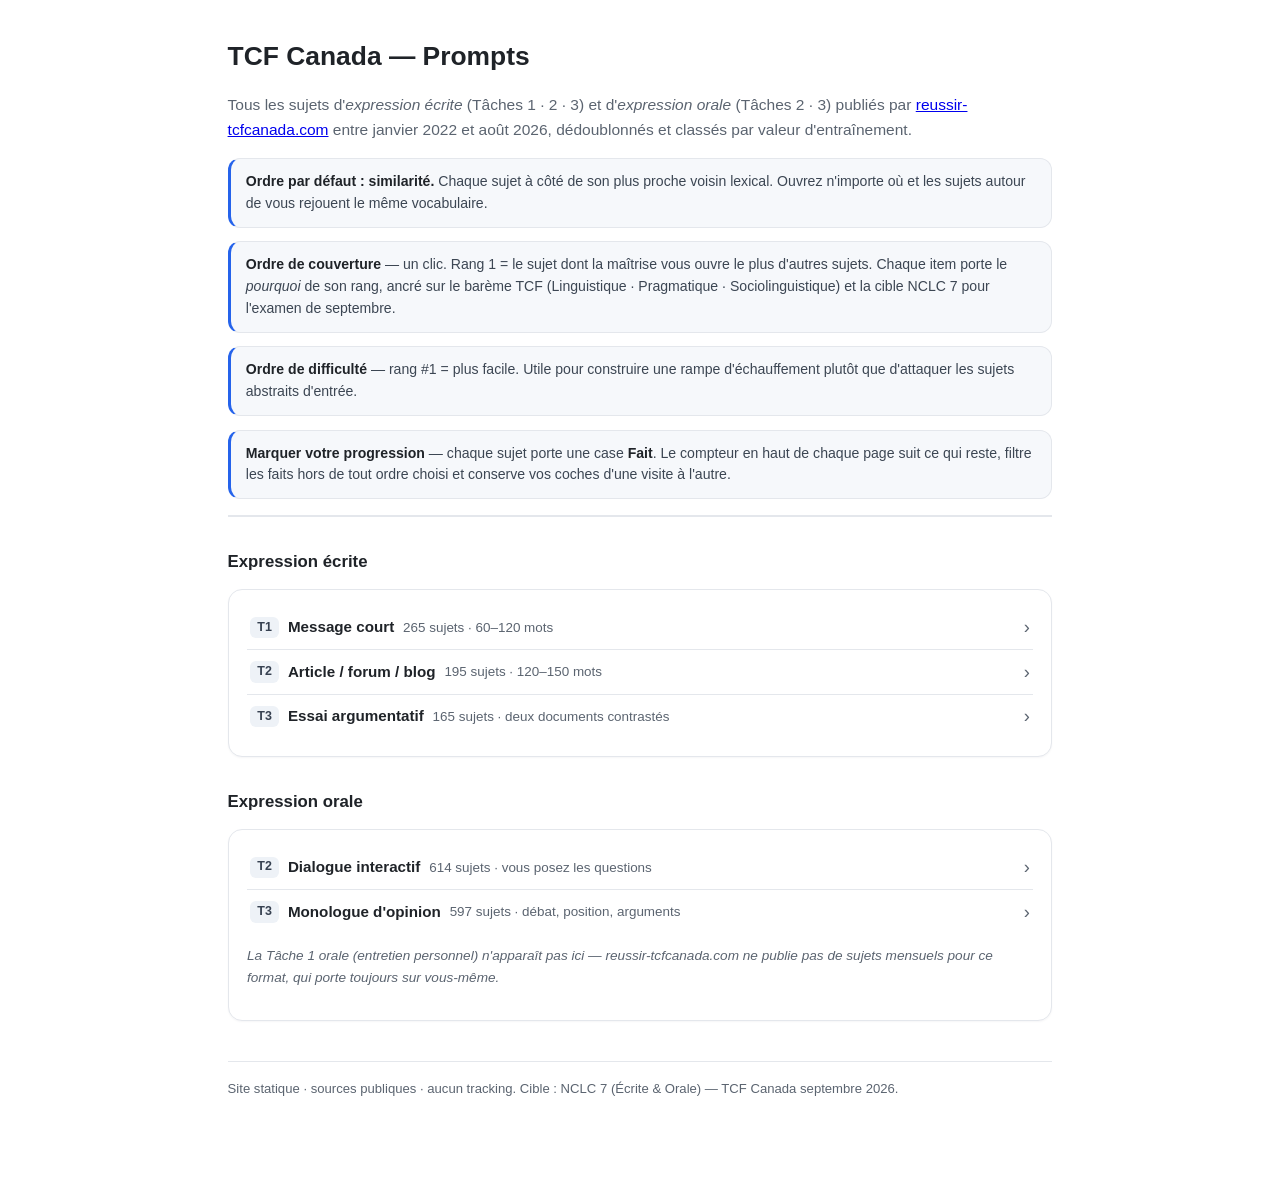
==== index.html @ 15045b39 "Initial commit — TCF Canada prompt archive, 1836 canonical prompts, 5 pools, 3 orderings" ====
<!DOCTYPE html>
<html lang="fr">
<head>
<meta charset="utf-8">
<meta name="viewport" content="width=device-width, initial-scale=1, viewport-fit=cover">
<title>TCF Canada — Prompts (écrite + orale)</title>
<meta name="robots" content="noindex, nofollow">
<meta name="googlebot" content="noindex, nofollow">
<style>:root{
  --ink:#1f2328; --muted:#5b6470; --line:#e4e7ec; --bg:#ffffff;
  --accent:#2563eb; --accent-soft:#eef4ff; --chip:#eef2f7;
  --doc-bg:#fbfaf6; --doc-line:#e7e2d2; --obj:#b4341f; --reb:#0f7a44;
}
*{box-sizing:border-box}
body{max-width:860px;margin:0 auto;padding:2rem 1.1rem 5rem;
  font-family:-apple-system,Segoe UI,Roboto,Helvetica,Arial,sans-serif;
  line-height:1.6;color:var(--ink);background:var(--bg);}
header.page{border-bottom:2px solid var(--line);margin-bottom:1.6rem;padding-bottom:1rem}
header.page h1{font-size:1.65rem;margin:.2rem 0 .5rem}
.crumb{font-size:.85rem;margin:0 0 .8rem;color:var(--muted)}
.crumb a{color:var(--muted);text-decoration:none;border-bottom:1px dotted var(--muted)}
.crumb a:hover{color:var(--accent);border-color:var(--accent)}
.lead{color:var(--muted);font-size:.97rem}
.callout{margin:.85rem 0 0;padding:.75rem .95rem;border-radius:12px;background:#f6f8fb;
  border:1px solid var(--line);border-left:3px solid var(--accent);
  font-size:.88rem;color:#3c4653;line-height:1.55}
.callout b{color:var(--ink)}
h2.group{font-size:1.05rem;margin:2rem 0 .2rem}
section.card{border:1px solid var(--line);border-radius:14px;padding:1rem 1.15rem 1.1rem;
  margin:.8rem 0;background:#fff;box-shadow:0 1px 2px rgba(16,24,40,.04)}
ul.links{list-style:none;padding-left:0;margin:0}
ul.links li{border-top:1px solid var(--line)}
ul.links li:first-child{border-top:none}
ul.links a{display:flex;align-items:center;gap:.55rem;flex-wrap:wrap;
  padding:.6rem .2rem;text-decoration:none;color:var(--ink);border-radius:8px}
ul.links a:hover{background:var(--accent-soft)}
ul.links a .lang{display:inline-block;background:var(--chip);border-radius:6px;
  padding:.05rem .45rem;font-weight:700;font-size:.78rem;color:#374151;flex:none}
ul.links a .what{font-size:.95rem;font-weight:600}
ul.links a .hint{color:var(--muted);font-size:.84rem}
ul.links a::after{content:"›";margin-left:auto;color:var(--muted);font-size:1.15rem;line-height:1}

section.topic{border:1px solid var(--line);border-radius:14px;padding:1rem 1.15rem 1.1rem;
  margin:.8rem 0;background:#fff;box-shadow:0 1px 2px rgba(16,24,40,.04)}
.topic-head{display:flex;gap:.6rem;align-items:flex-start;margin-bottom:.3rem}
.badge{flex:none;display:inline-flex;align-items:center;justify-content:center;
  min-width:2rem;height:2rem;padding:0 .55rem;border-radius:999px;background:var(--accent);
  color:#fff;font-weight:700;font-size:.95rem}
p.prompt{margin:.1rem 0;font-size:1rem;color:var(--ink);flex:1 1 auto}
p.prompt .orig{color:var(--muted);font-weight:500;font-size:.78rem;margin-left:.4rem;
  white-space:nowrap}
p.doc{background:var(--doc-bg);border:1px solid var(--doc-line);border-radius:10px;
  padding:.65rem .9rem;margin:.55rem 0 0;font-size:.92rem;color:#3a3a32;line-height:1.55}
p.doc b{color:#7a6a1f;font-weight:700;text-transform:uppercase;letter-spacing:.05em;
  font-size:.72rem;display:block;margin-bottom:.3rem}
footer.page{margin-top:2.5rem;border-top:1px solid var(--line);padding-top:1rem;
  color:var(--muted);font-size:.82rem}
</style>
</head>
<body>
<header class="page">
  <h1>TCF Canada — Prompts</h1>
  <p class="lead">Tous les sujets d'<em>expression écrite</em> (Tâches 1&nbsp;·&nbsp;2&nbsp;·&nbsp;3) et
  d'<em>expression orale</em> (Tâches 2&nbsp;·&nbsp;3) publiés par
  <a href="https://reussir-tcfcanada.com/">reussir-tcfcanada.com</a> entre janvier 2022 et août 2026,
  dédoublonnés et classés par valeur d'entraînement.</p>

  <div class="callout">
    <b>Ordre par défaut : similarité.</b> Chaque sujet à côté de son plus proche voisin lexical.
    Ouvrez n'importe où et les sujets autour de vous rejouent le même vocabulaire.
  </div>
  <div class="callout">
    <b>Ordre de couverture</b> — un clic. Rang 1 = le sujet dont la maîtrise vous ouvre le plus
    d'autres sujets. Chaque item porte le <em>pourquoi</em> de son rang, ancré sur le barème TCF
    (Linguistique · Pragmatique · Sociolinguistique) et la cible NCLC 7 pour l'examen de septembre.
  </div>
  <div class="callout">
    <b>Ordre de difficulté</b> — rang&nbsp;#1&nbsp;=&nbsp;plus facile. Utile pour construire une
    rampe d'échauffement plutôt que d'attaquer les sujets abstraits d'entrée.
  </div>
  <div class="callout">
    <b>Marquer votre progression</b> — chaque sujet porte une case <b>Fait</b>. Le compteur
    en haut de chaque page suit ce qui reste, filtre les faits hors de tout ordre choisi et
    conserve vos coches d'une visite à l'autre.
  </div>
</header>

<h2 class="group">Expression écrite</h2>
<section class="card">
  <ul class="links">
    <li><a href="ee-t1.html"><span class="lang">T1</span><span class="what">Message court</span><span class="hint">265 sujets · 60–120 mots</span></a></li>
    <li><a href="ee-t2.html"><span class="lang">T2</span><span class="what">Article / forum / blog</span><span class="hint">195 sujets · 120–150 mots</span></a></li>
    <li><a href="ee-t3.html"><span class="lang">T3</span><span class="what">Essai argumentatif</span><span class="hint">165 sujets · deux documents contrastés</span></a></li>
  </ul>
</section>

<h2 class="group">Expression orale</h2>
<section class="card">
  <ul class="links">
    <li><a href="eo-t2.html"><span class="lang">T2</span><span class="what">Dialogue interactif</span><span class="hint">614 sujets · vous posez les questions</span></a></li>
    <li><a href="eo-t3.html"><span class="lang">T3</span><span class="what">Monologue d'opinion</span><span class="hint">597 sujets · débat, position, arguments</span></a></li>
  </ul>
  <p class="lead" style="margin-top:.7rem;font-size:.85rem"><em>La Tâche 1 orale (entretien personnel) n'apparaît pas ici — reussir-tcfcanada.com ne publie pas de sujets mensuels pour ce format, qui porte toujours sur vous-même.</em></p>
</section>

<footer class="page">Site statique · sources publiques · aucun tracking. Cible : NCLC 7 (Écrite &amp; Orale) — TCF Canada septembre 2026.</footer>
</body>
</html>
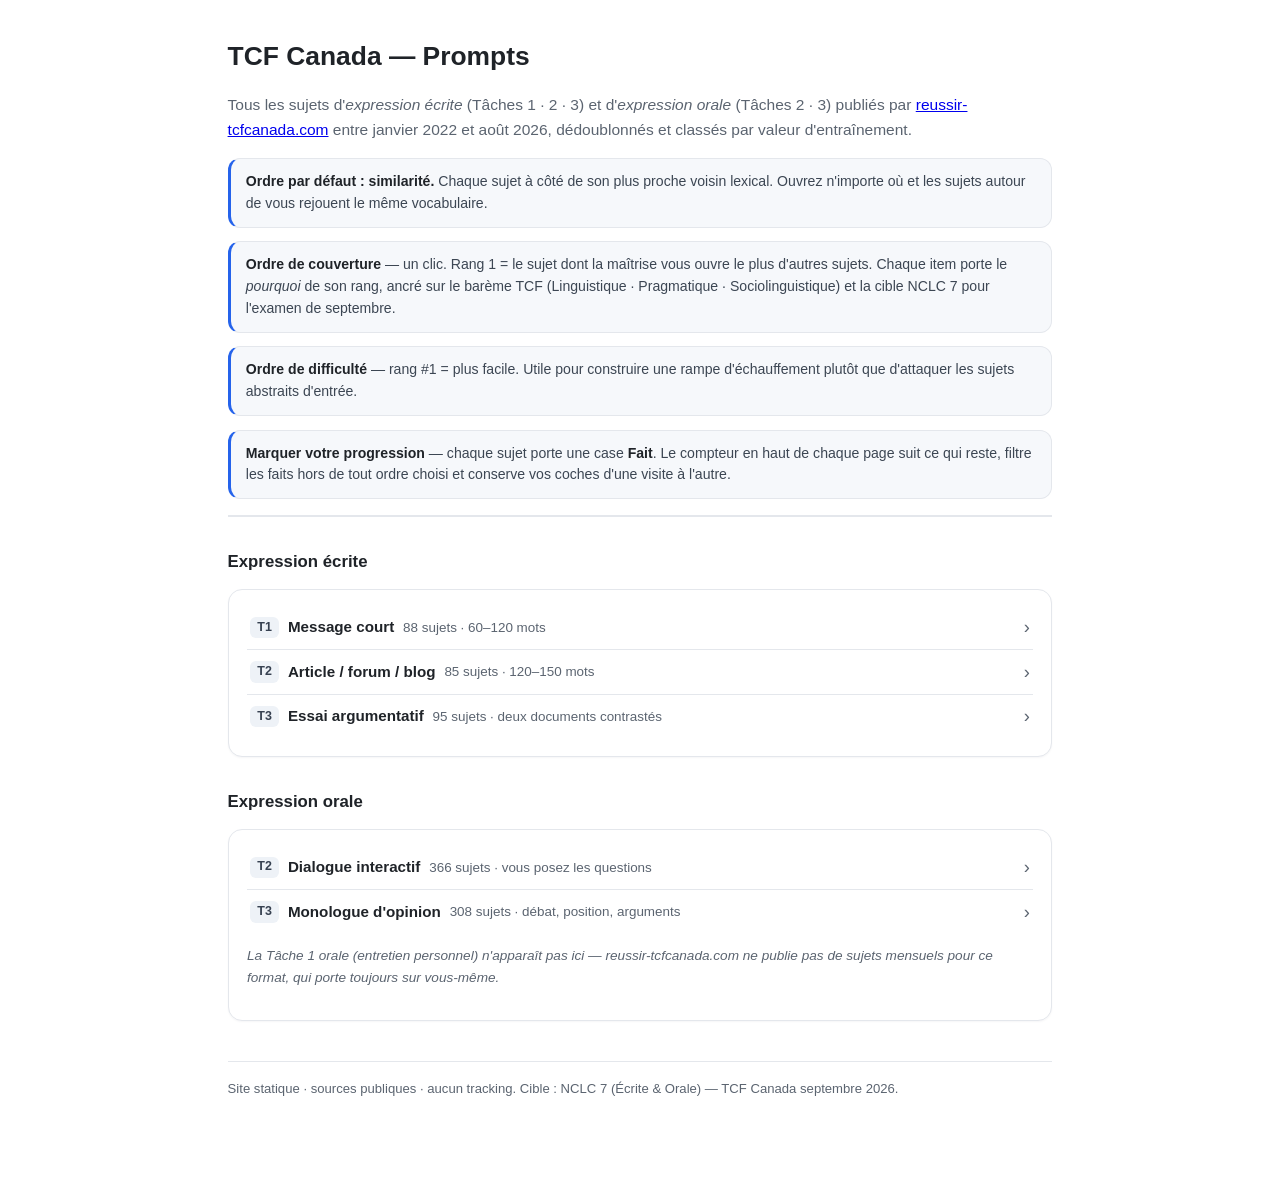
==== commit 12041e2b: "Deep cleanup: parser rewrite (Elementor-aware), 100% source round-trip verified, 55-agent legitimacy" ====
--- a/index.html
+++ b/index.html
@@ -88,17 +88,17 @@
 <h2 class="group">Expression écrite</h2>
 <section class="card">
   <ul class="links">
-    <li><a href="ee-t1.html"><span class="lang">T1</span><span class="what">Message court</span><span class="hint">265 sujets · 60–120 mots</span></a></li>
-    <li><a href="ee-t2.html"><span class="lang">T2</span><span class="what">Article / forum / blog</span><span class="hint">195 sujets · 120–150 mots</span></a></li>
-    <li><a href="ee-t3.html"><span class="lang">T3</span><span class="what">Essai argumentatif</span><span class="hint">165 sujets · deux documents contrastés</span></a></li>
+    <li><a href="ee-t1.html"><span class="lang">T1</span><span class="what">Message court</span><span class="hint">88 sujets · 60–120 mots</span></a></li>
+    <li><a href="ee-t2.html"><span class="lang">T2</span><span class="what">Article / forum / blog</span><span class="hint">85 sujets · 120–150 mots</span></a></li>
+    <li><a href="ee-t3.html"><span class="lang">T3</span><span class="what">Essai argumentatif</span><span class="hint">95 sujets · deux documents contrastés</span></a></li>
   </ul>
 </section>
 
 <h2 class="group">Expression orale</h2>
 <section class="card">
   <ul class="links">
-    <li><a href="eo-t2.html"><span class="lang">T2</span><span class="what">Dialogue interactif</span><span class="hint">614 sujets · vous posez les questions</span></a></li>
-    <li><a href="eo-t3.html"><span class="lang">T3</span><span class="what">Monologue d'opinion</span><span class="hint">597 sujets · débat, position, arguments</span></a></li>
+    <li><a href="eo-t2.html"><span class="lang">T2</span><span class="what">Dialogue interactif</span><span class="hint">366 sujets · vous posez les questions</span></a></li>
+    <li><a href="eo-t3.html"><span class="lang">T3</span><span class="what">Monologue d'opinion</span><span class="hint">308 sujets · débat, position, arguments</span></a></li>
   </ul>
   <p class="lead" style="margin-top:.7rem;font-size:.85rem"><em>La Tâche 1 orale (entretien personnel) n'apparaît pas ici — reussir-tcfcanada.com ne publie pas de sujets mensuels pour ce format, qui porte toujours sur vous-même.</em></p>
 </section>
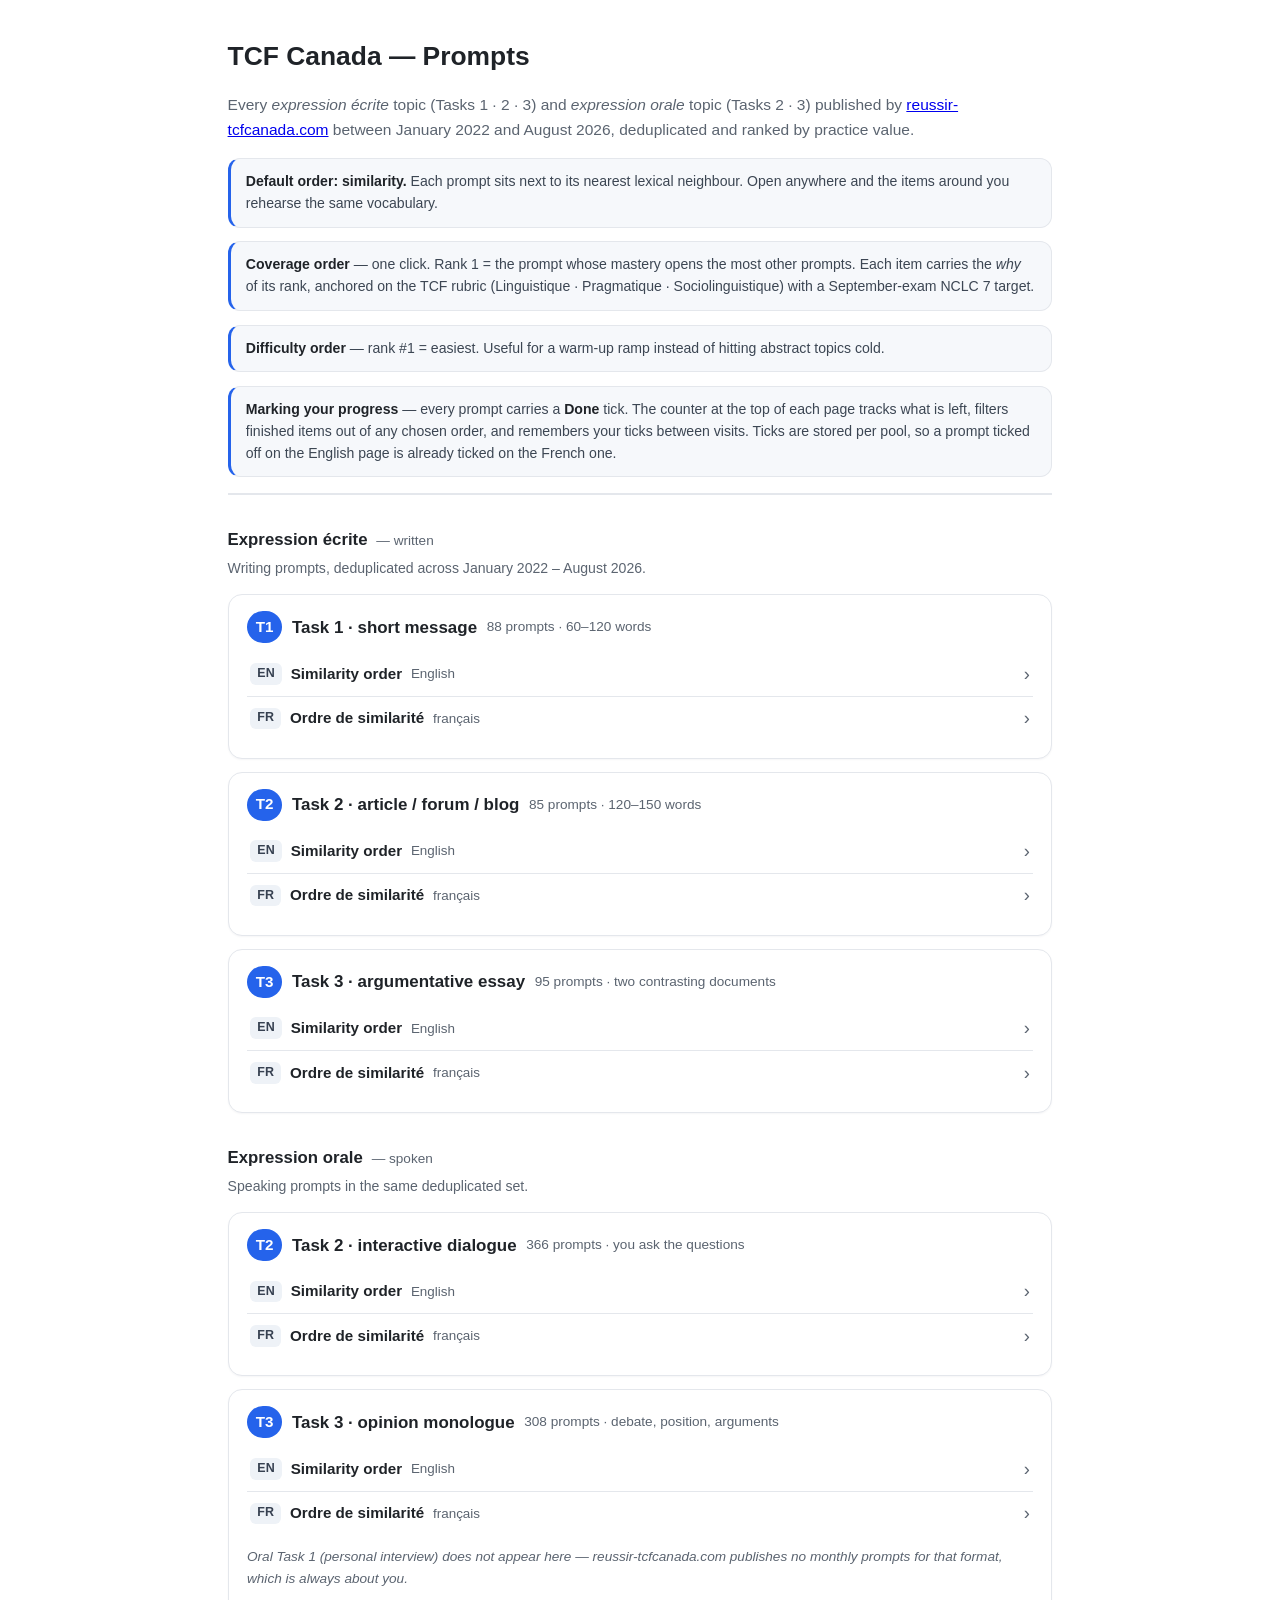
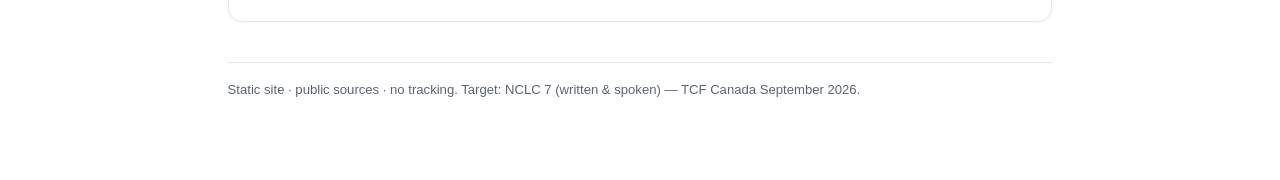
==== commit d9055719: "Add English prompt lists (EE T1/T2/T3, EO T2/T3) alongside French - 5 EN sibling pages, one per pool" ====
--- a/index.html
+++ b/index.html
@@ -1,5 +1,5 @@
 <!DOCTYPE html>
-<html lang="fr">
+<html lang="en">
 <head>
 <meta charset="utf-8">
 <meta name="viewport" content="width=device-width, initial-scale=1, viewport-fit=cover">
@@ -25,9 +25,17 @@
   border:1px solid var(--line);border-left:3px solid var(--accent);
   font-size:.88rem;color:#3c4653;line-height:1.55}
 .callout b{color:var(--ink)}
-h2.group{font-size:1.05rem;margin:2rem 0 .2rem}
+h2.group{font-size:1.05rem;margin:2rem 0 .2rem;display:flex;align-items:baseline;gap:.55rem}
+h2.group .fr{font-weight:500;font-size:.85rem;color:var(--muted)}
+.group-note{color:var(--muted);font-size:.88rem;margin:0 0 .9rem}
 section.card{border:1px solid var(--line);border-radius:14px;padding:1rem 1.15rem 1.1rem;
   margin:.8rem 0;background:#fff;box-shadow:0 1px 2px rgba(16,24,40,.04)}
+.card-head{display:flex;gap:.6rem;align-items:center;margin-bottom:.55rem}
+.badge{flex:none;display:inline-flex;align-items:center;justify-content:center;
+  min-width:2rem;height:2rem;padding:0 .55rem;border-radius:999px;background:var(--accent);
+  color:#fff;font-weight:700;font-size:.95rem}
+.card-head .name{font-weight:650;font-size:1.06rem}
+.card-head .hint{color:var(--muted);font-size:.85rem}
 ul.links{list-style:none;padding-left:0;margin:0}
 ul.links li{border-top:1px solid var(--line)}
 ul.links li:first-child{border-top:none}
@@ -39,20 +47,6 @@
 ul.links a .what{font-size:.95rem;font-weight:600}
 ul.links a .hint{color:var(--muted);font-size:.84rem}
 ul.links a::after{content:"›";margin-left:auto;color:var(--muted);font-size:1.15rem;line-height:1}
-
-section.topic{border:1px solid var(--line);border-radius:14px;padding:1rem 1.15rem 1.1rem;
-  margin:.8rem 0;background:#fff;box-shadow:0 1px 2px rgba(16,24,40,.04)}
-.topic-head{display:flex;gap:.6rem;align-items:flex-start;margin-bottom:.3rem}
-.badge{flex:none;display:inline-flex;align-items:center;justify-content:center;
-  min-width:2rem;height:2rem;padding:0 .55rem;border-radius:999px;background:var(--accent);
-  color:#fff;font-weight:700;font-size:.95rem}
-p.prompt{margin:.1rem 0;font-size:1rem;color:var(--ink);flex:1 1 auto}
-p.prompt .orig{color:var(--muted);font-weight:500;font-size:.78rem;margin-left:.4rem;
-  white-space:nowrap}
-p.doc{background:var(--doc-bg);border:1px solid var(--doc-line);border-radius:10px;
-  padding:.65rem .9rem;margin:.55rem 0 0;font-size:.92rem;color:#3a3a32;line-height:1.55}
-p.doc b{color:#7a6a1f;font-weight:700;text-transform:uppercase;letter-spacing:.05em;
-  font-size:.72rem;display:block;margin-bottom:.3rem}
 footer.page{margin-top:2.5rem;border-top:1px solid var(--line);padding-top:1rem;
   color:var(--muted);font-size:.82rem}
 </style>
@@ -60,49 +54,79 @@
 <body>
 <header class="page">
   <h1>TCF Canada — Prompts</h1>
-  <p class="lead">Tous les sujets d'<em>expression écrite</em> (Tâches 1&nbsp;·&nbsp;2&nbsp;·&nbsp;3) et
-  d'<em>expression orale</em> (Tâches 2&nbsp;·&nbsp;3) publiés par
-  <a href="https://reussir-tcfcanada.com/">reussir-tcfcanada.com</a> entre janvier 2022 et août 2026,
-  dédoublonnés et classés par valeur d'entraînement.</p>
+  <p class="lead">Every <em>expression écrite</em> topic (Tasks 1&nbsp;·&nbsp;2&nbsp;·&nbsp;3) and
+  <em>expression orale</em> topic (Tasks 2&nbsp;·&nbsp;3) published by
+  <a href="https://reussir-tcfcanada.com/">reussir-tcfcanada.com</a> between January 2022 and August 2026,
+  deduplicated and ranked by practice value.</p>
 
   <div class="callout">
-    <b>Ordre par défaut : similarité.</b> Chaque sujet à côté de son plus proche voisin lexical.
-    Ouvrez n'importe où et les sujets autour de vous rejouent le même vocabulaire.
+    <b>Default order: similarity.</b> Each prompt sits next to its nearest lexical neighbour.
+    Open anywhere and the items around you rehearse the same vocabulary.
   </div>
   <div class="callout">
-    <b>Ordre de couverture</b> — un clic. Rang 1 = le sujet dont la maîtrise vous ouvre le plus
-    d'autres sujets. Chaque item porte le <em>pourquoi</em> de son rang, ancré sur le barème TCF
-    (Linguistique · Pragmatique · Sociolinguistique) et la cible NCLC 7 pour l'examen de septembre.
+    <b>Coverage order</b> — one click. Rank 1 = the prompt whose mastery opens the most other
+    prompts. Each item carries the <em>why</em> of its rank, anchored on the TCF rubric
+    (Linguistique · Pragmatique · Sociolinguistique) with a September-exam NCLC 7 target.
   </div>
   <div class="callout">
-    <b>Ordre de difficulté</b> — rang&nbsp;#1&nbsp;=&nbsp;plus facile. Utile pour construire une
-    rampe d'échauffement plutôt que d'attaquer les sujets abstraits d'entrée.
+    <b>Difficulty order</b> — rank&nbsp;#1&nbsp;=&nbsp;easiest. Useful for a warm-up ramp
+    instead of hitting abstract topics cold.
   </div>
   <div class="callout">
-    <b>Marquer votre progression</b> — chaque sujet porte une case <b>Fait</b>. Le compteur
-    en haut de chaque page suit ce qui reste, filtre les faits hors de tout ordre choisi et
-    conserve vos coches d'une visite à l'autre.
+    <b>Marking your progress</b> — every prompt carries a <b>Done</b> tick. The counter at the
+    top of each page tracks what is left, filters finished items out of any chosen order, and
+    remembers your ticks between visits. Ticks are stored per pool, so a prompt ticked off on
+    the English page is already ticked on the French one.
   </div>
 </header>
 
-<h2 class="group">Expression écrite</h2>
+<h2 class="group">Expression écrite <span class="fr">— written</span></h2>
+<p class="group-note">Writing prompts, deduplicated across January 2022 – August 2026.</p>
+
 <section class="card">
+  <div class="card-head"><span class="badge">T1</span><span class="name">Task 1 · short message</span><span class="hint">88 prompts · 60–120 words</span></div>
   <ul class="links">
-    <li><a href="ee-t1.html"><span class="lang">T1</span><span class="what">Message court</span><span class="hint">88 sujets · 60–120 mots</span></a></li>
-    <li><a href="ee-t2.html"><span class="lang">T2</span><span class="what">Article / forum / blog</span><span class="hint">85 sujets · 120–150 mots</span></a></li>
-    <li><a href="ee-t3.html"><span class="lang">T3</span><span class="what">Essai argumentatif</span><span class="hint">95 sujets · deux documents contrastés</span></a></li>
+    <li><a href="ee-t1-EN.html"><span class="lang">EN</span><span class="what">Similarity order</span><span class="hint">English</span></a></li>
+    <li><a href="ee-t1.html"><span class="lang">FR</span><span class="what">Ordre de similarité</span><span class="hint">français</span></a></li>
   </ul>
 </section>
 
-<h2 class="group">Expression orale</h2>
 <section class="card">
+  <div class="card-head"><span class="badge">T2</span><span class="name">Task 2 · article / forum / blog</span><span class="hint">85 prompts · 120–150 words</span></div>
   <ul class="links">
-    <li><a href="eo-t2.html"><span class="lang">T2</span><span class="what">Dialogue interactif</span><span class="hint">366 sujets · vous posez les questions</span></a></li>
-    <li><a href="eo-t3.html"><span class="lang">T3</span><span class="what">Monologue d'opinion</span><span class="hint">308 sujets · débat, position, arguments</span></a></li>
+    <li><a href="ee-t2-EN.html"><span class="lang">EN</span><span class="what">Similarity order</span><span class="hint">English</span></a></li>
+    <li><a href="ee-t2.html"><span class="lang">FR</span><span class="what">Ordre de similarité</span><span class="hint">français</span></a></li>
   </ul>
-  <p class="lead" style="margin-top:.7rem;font-size:.85rem"><em>La Tâche 1 orale (entretien personnel) n'apparaît pas ici — reussir-tcfcanada.com ne publie pas de sujets mensuels pour ce format, qui porte toujours sur vous-même.</em></p>
 </section>
 
-<footer class="page">Site statique · sources publiques · aucun tracking. Cible : NCLC 7 (Écrite &amp; Orale) — TCF Canada septembre 2026.</footer>
+<section class="card">
+  <div class="card-head"><span class="badge">T3</span><span class="name">Task 3 · argumentative essay</span><span class="hint">95 prompts · two contrasting documents</span></div>
+  <ul class="links">
+    <li><a href="ee-t3-EN.html"><span class="lang">EN</span><span class="what">Similarity order</span><span class="hint">English</span></a></li>
+    <li><a href="ee-t3.html"><span class="lang">FR</span><span class="what">Ordre de similarité</span><span class="hint">français</span></a></li>
+  </ul>
+</section>
+
+<h2 class="group">Expression orale <span class="fr">— spoken</span></h2>
+<p class="group-note">Speaking prompts in the same deduplicated set.</p>
+
+<section class="card">
+  <div class="card-head"><span class="badge">T2</span><span class="name">Task 2 · interactive dialogue</span><span class="hint">366 prompts · you ask the questions</span></div>
+  <ul class="links">
+    <li><a href="eo-t2-EN.html"><span class="lang">EN</span><span class="what">Similarity order</span><span class="hint">English</span></a></li>
+    <li><a href="eo-t2.html"><span class="lang">FR</span><span class="what">Ordre de similarité</span><span class="hint">français</span></a></li>
+  </ul>
+</section>
+
+<section class="card">
+  <div class="card-head"><span class="badge">T3</span><span class="name">Task 3 · opinion monologue</span><span class="hint">308 prompts · debate, position, arguments</span></div>
+  <ul class="links">
+    <li><a href="eo-t3-EN.html"><span class="lang">EN</span><span class="what">Similarity order</span><span class="hint">English</span></a></li>
+    <li><a href="eo-t3.html"><span class="lang">FR</span><span class="what">Ordre de similarité</span><span class="hint">français</span></a></li>
+  </ul>
+  <p class="lead" style="margin-top:.7rem;font-size:.85rem"><em>Oral Task 1 (personal interview) does not appear here — reussir-tcfcanada.com publishes no monthly prompts for that format, which is always about you.</em></p>
+</section>
+
+<footer class="page">Static site · public sources · no tracking. Target: NCLC 7 (written &amp; spoken) — TCF Canada September 2026.</footer>
 </body>
 </html>
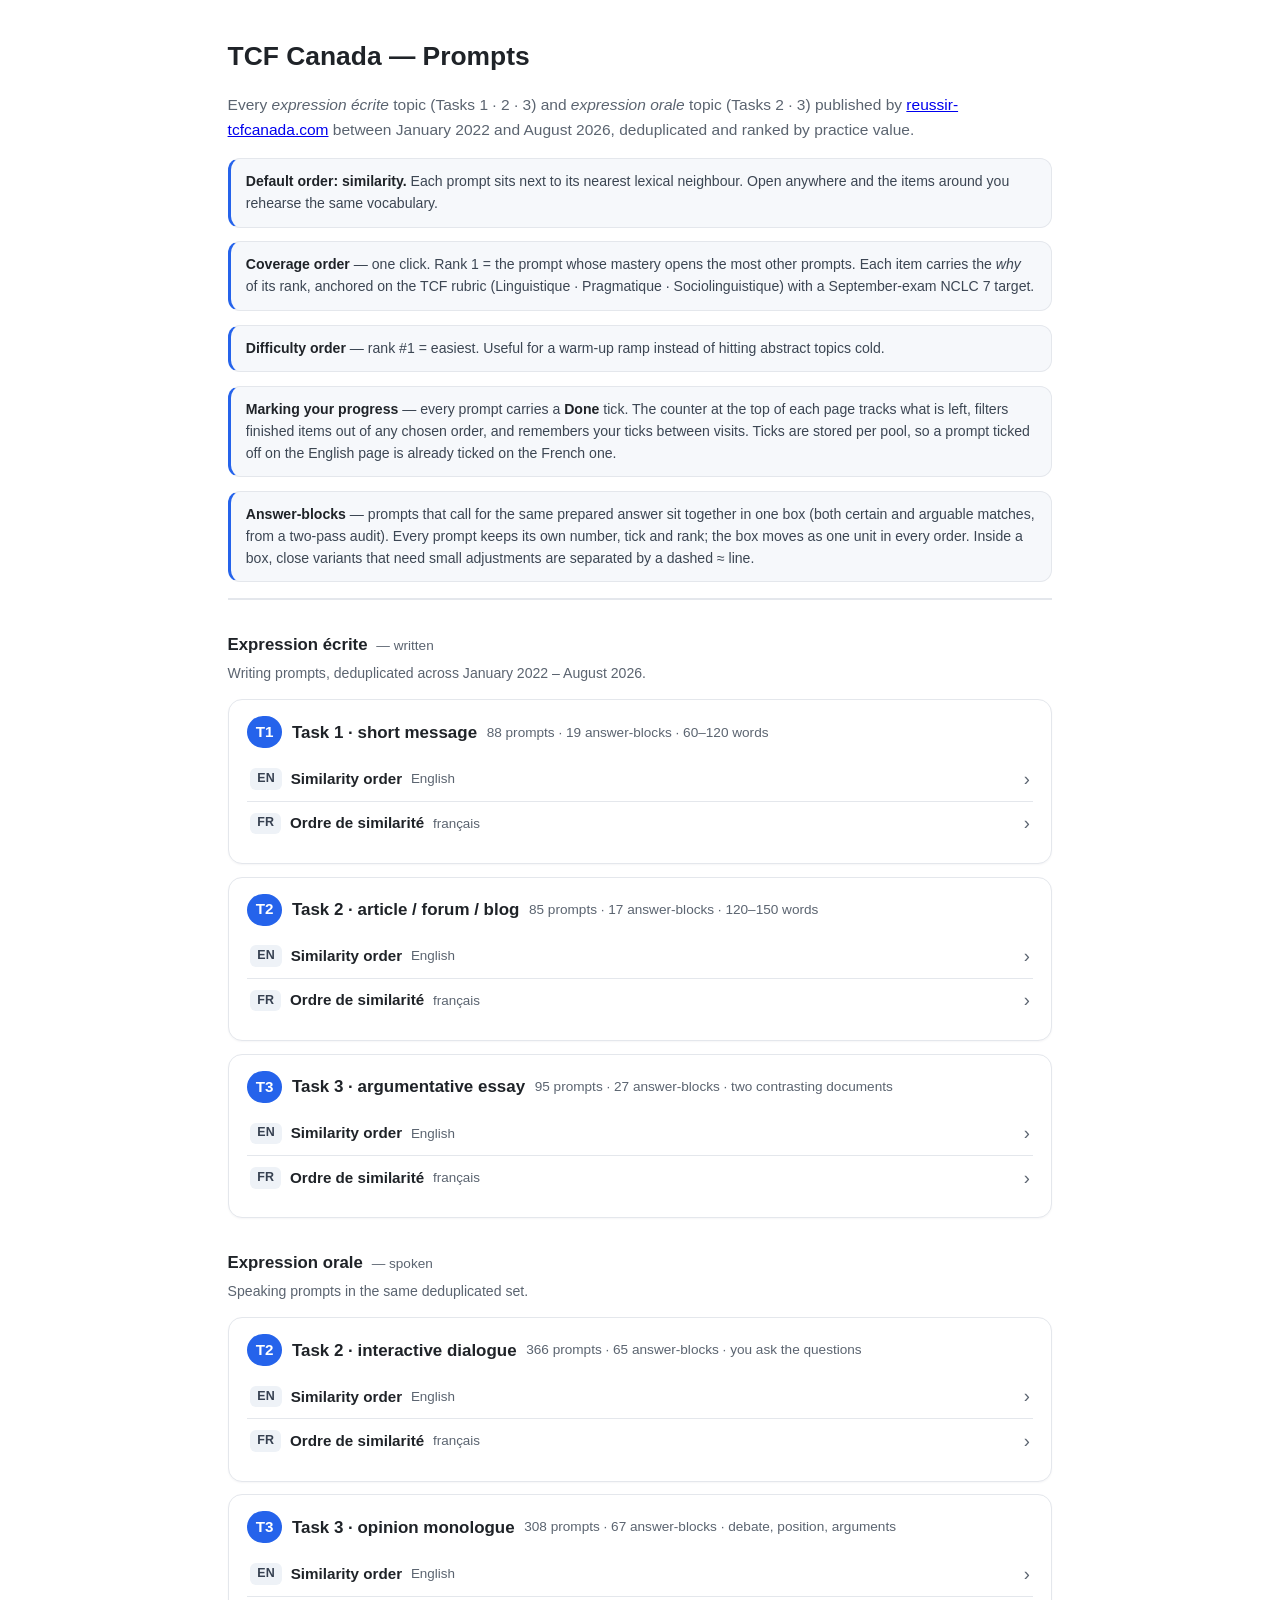
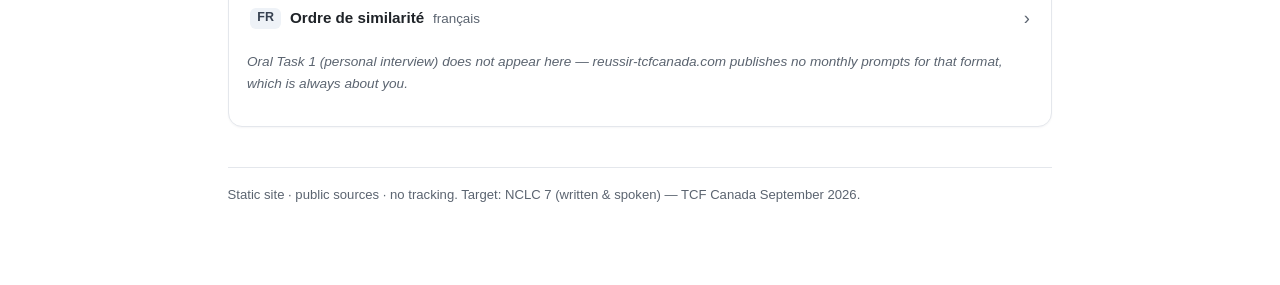
==== commit 007b3088: "Group equivalent prompts into answer-blocks on every list page (FR + EN) Two-pass residual-duplicate" ====
--- a/index.html
+++ b/index.html
@@ -49,6 +49,17 @@
 ul.links a::after{content:"›";margin-left:auto;color:var(--muted);font-size:1.15rem;line-height:1}
 footer.page{margin-top:2.5rem;border-top:1px solid var(--line);padding-top:1rem;
   color:var(--muted);font-size:.82rem}
+/* tcf-group */
+.tcf-group{border:2px solid #c7d7f7;border-radius:16px;padding:.55rem .6rem .6rem;margin:.8rem 0;background:#f6f9ff}
+.tcf-group-head{display:flex;align-items:center;gap:.6rem;flex-wrap:wrap;padding:.15rem .45rem .5rem;font-size:.8rem;color:#344054}
+.tcf-group-tag{background:var(--accent);color:#fff;border-radius:999px;padding:.12rem .6rem;font-weight:700;letter-spacing:.02em;white-space:nowrap}
+.tcf-group-n{font-weight:700;color:var(--ink)}
+.tcf-group-hint{color:var(--muted)}
+.tcf-group .tcf-core>section.topic{margin:.35rem 0;box-shadow:none;border-color:#dbe4f3}
+.tcf-seam{display:flex;align-items:center;gap:.55rem;margin:.45rem .2rem}
+.tcf-seam::before,.tcf-seam::after{content:'';flex:1 1 0;border-top:1px dashed #9db4e3}
+.tcf-seam span{font-size:.74rem;color:#3b5bb0;background:#eef4ff;border:1px dashed #9db4e3;border-radius:999px;padding:.1rem .65rem;white-space:nowrap}
+/* /tcf-group */
 </style>
 </head>
 <body>
@@ -78,13 +89,19 @@
     remembers your ticks between visits. Ticks are stored per pool, so a prompt ticked off on
     the English page is already ticked on the French one.
   </div>
+  <div class="callout" id="callout-groups">
+    <b>Answer-blocks</b> — prompts that call for the same prepared answer sit together in one
+    box (both certain and arguable matches, from a two-pass audit). Every prompt keeps its own
+    number, tick and rank; the box moves as one unit in every order. Inside a box, close variants
+    that need small adjustments are separated by a dashed ≈ line.
+  </div>
 </header>
 
 <h2 class="group">Expression écrite <span class="fr">— written</span></h2>
 <p class="group-note">Writing prompts, deduplicated across January 2022 – August 2026.</p>
 
 <section class="card">
-  <div class="card-head"><span class="badge">T1</span><span class="name">Task 1 · short message</span><span class="hint">88 prompts · 60–120 words</span></div>
+  <div class="card-head"><span class="badge">T1</span><span class="name">Task 1 · short message</span><span class="hint">88 prompts · 19 answer-blocks · 60–120 words</span></div>
   <ul class="links">
     <li><a href="ee-t1-EN.html"><span class="lang">EN</span><span class="what">Similarity order</span><span class="hint">English</span></a></li>
     <li><a href="ee-t1.html"><span class="lang">FR</span><span class="what">Ordre de similarité</span><span class="hint">français</span></a></li>
@@ -92,7 +109,7 @@
 </section>
 
 <section class="card">
-  <div class="card-head"><span class="badge">T2</span><span class="name">Task 2 · article / forum / blog</span><span class="hint">85 prompts · 120–150 words</span></div>
+  <div class="card-head"><span class="badge">T2</span><span class="name">Task 2 · article / forum / blog</span><span class="hint">85 prompts · 17 answer-blocks · 120–150 words</span></div>
   <ul class="links">
     <li><a href="ee-t2-EN.html"><span class="lang">EN</span><span class="what">Similarity order</span><span class="hint">English</span></a></li>
     <li><a href="ee-t2.html"><span class="lang">FR</span><span class="what">Ordre de similarité</span><span class="hint">français</span></a></li>
@@ -100,7 +117,7 @@
 </section>
 
 <section class="card">
-  <div class="card-head"><span class="badge">T3</span><span class="name">Task 3 · argumentative essay</span><span class="hint">95 prompts · two contrasting documents</span></div>
+  <div class="card-head"><span class="badge">T3</span><span class="name">Task 3 · argumentative essay</span><span class="hint">95 prompts · 27 answer-blocks · two contrasting documents</span></div>
   <ul class="links">
     <li><a href="ee-t3-EN.html"><span class="lang">EN</span><span class="what">Similarity order</span><span class="hint">English</span></a></li>
     <li><a href="ee-t3.html"><span class="lang">FR</span><span class="what">Ordre de similarité</span><span class="hint">français</span></a></li>
@@ -111,7 +128,7 @@
 <p class="group-note">Speaking prompts in the same deduplicated set.</p>
 
 <section class="card">
-  <div class="card-head"><span class="badge">T2</span><span class="name">Task 2 · interactive dialogue</span><span class="hint">366 prompts · you ask the questions</span></div>
+  <div class="card-head"><span class="badge">T2</span><span class="name">Task 2 · interactive dialogue</span><span class="hint">366 prompts · 65 answer-blocks · you ask the questions</span></div>
   <ul class="links">
     <li><a href="eo-t2-EN.html"><span class="lang">EN</span><span class="what">Similarity order</span><span class="hint">English</span></a></li>
     <li><a href="eo-t2.html"><span class="lang">FR</span><span class="what">Ordre de similarité</span><span class="hint">français</span></a></li>
@@ -119,7 +136,7 @@
 </section>
 
 <section class="card">
-  <div class="card-head"><span class="badge">T3</span><span class="name">Task 3 · opinion monologue</span><span class="hint">308 prompts · debate, position, arguments</span></div>
+  <div class="card-head"><span class="badge">T3</span><span class="name">Task 3 · opinion monologue</span><span class="hint">308 prompts · 67 answer-blocks · debate, position, arguments</span></div>
   <ul class="links">
     <li><a href="eo-t3-EN.html"><span class="lang">EN</span><span class="what">Similarity order</span><span class="hint">English</span></a></li>
     <li><a href="eo-t3.html"><span class="lang">FR</span><span class="what">Ordre de similarité</span><span class="hint">français</span></a></li>
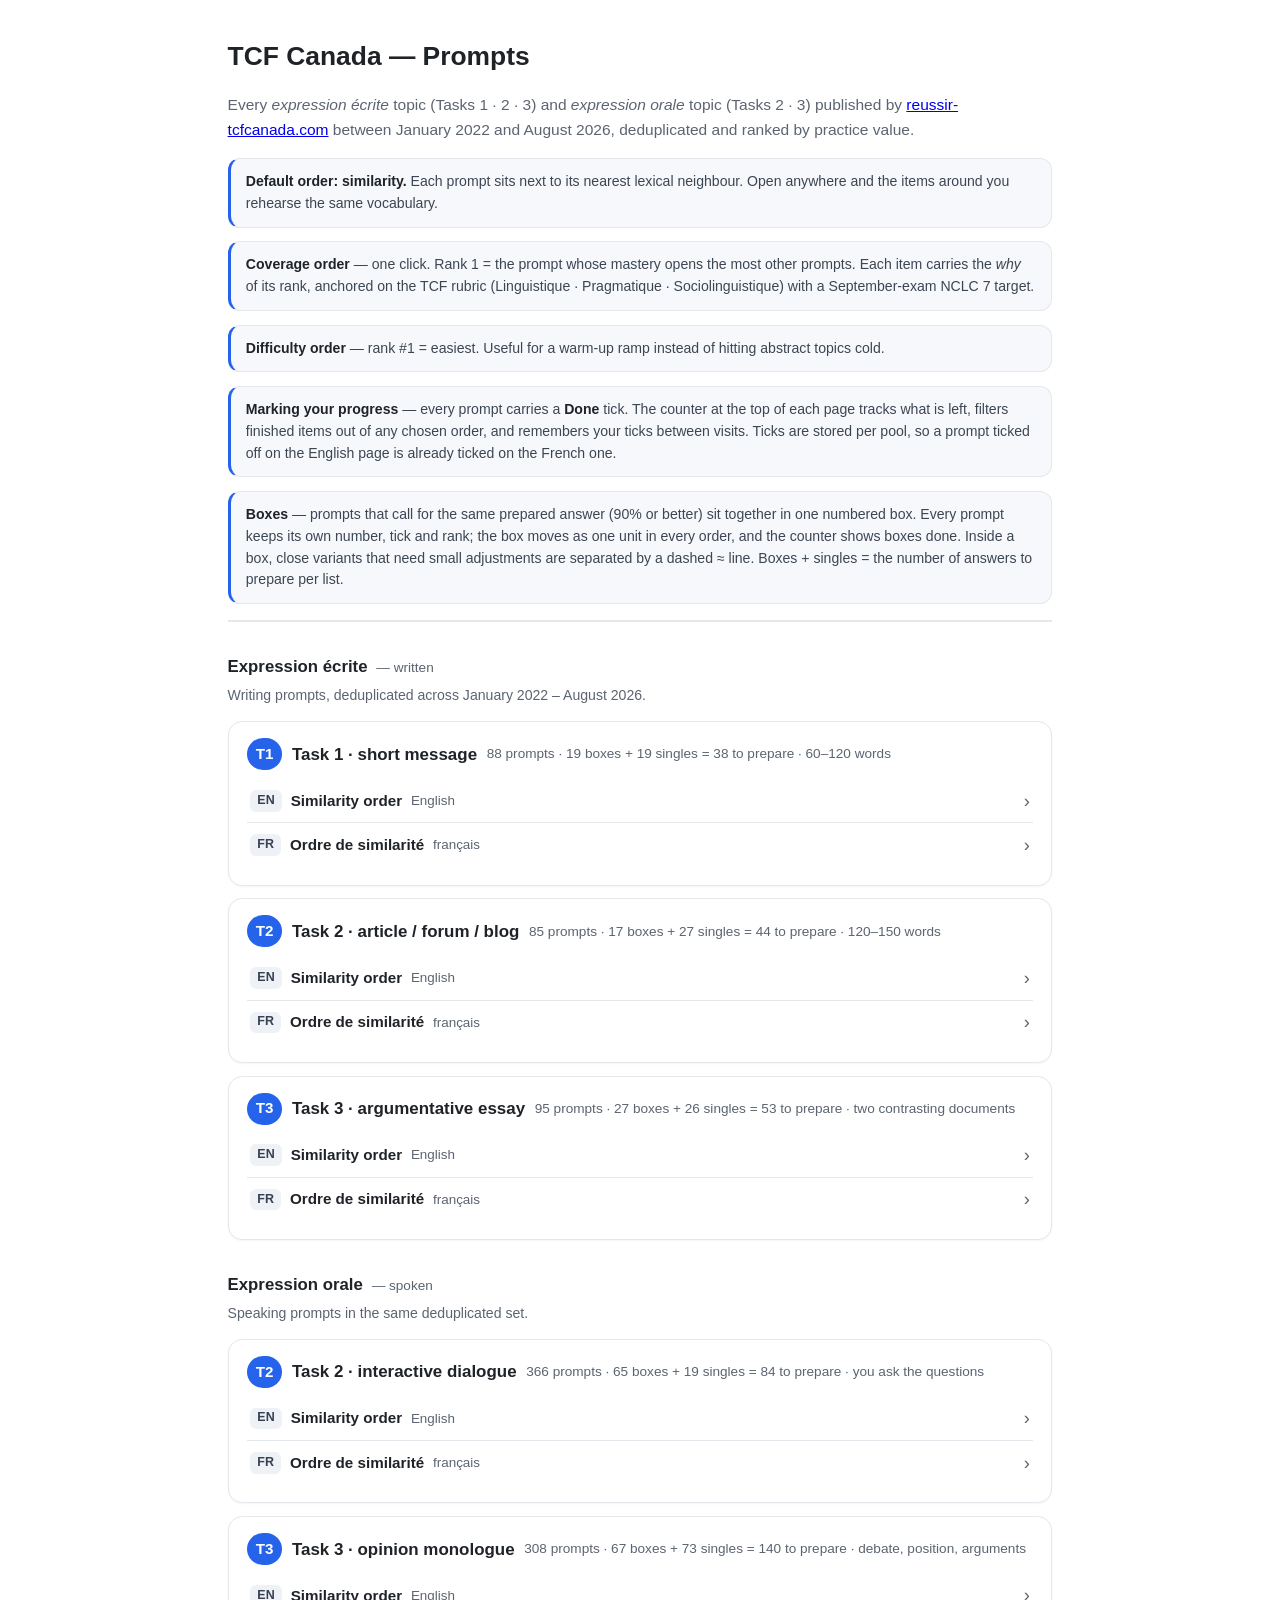
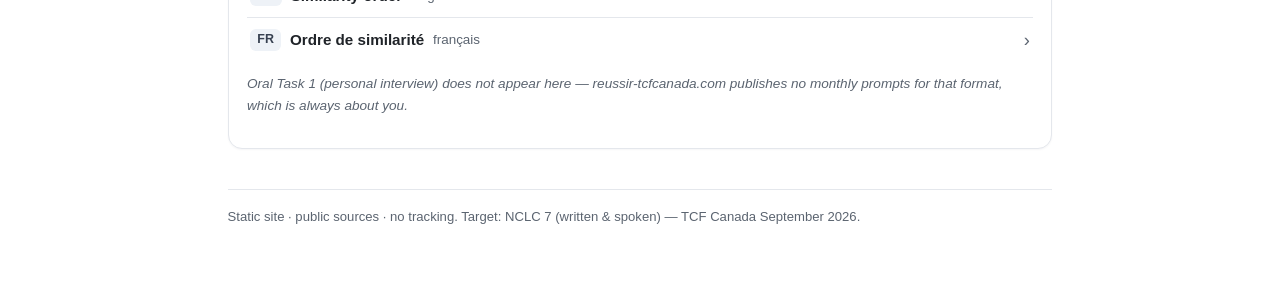
==== commit 7d2cd346: "Number every box and show box totals (header, sort bar, progress, index) - Each answer-box now carri" ====
--- a/index.html
+++ b/index.html
@@ -90,10 +90,10 @@
     the English page is already ticked on the French one.
   </div>
   <div class="callout" id="callout-groups">
-    <b>Answer-blocks</b> — prompts that call for the same prepared answer sit together in one
-    box (both certain and arguable matches, from a two-pass audit). Every prompt keeps its own
-    number, tick and rank; the box moves as one unit in every order. Inside a box, close variants
-    that need small adjustments are separated by a dashed ≈ line.
+    <b>Boxes</b> — prompts that call for the same prepared answer (90% or better) sit together in one
+    numbered box. Every prompt keeps its own number, tick and rank; the box moves as one unit in every
+    order, and the counter shows boxes done. Inside a box, close variants that need small adjustments
+    are separated by a dashed ≈ line. Boxes + singles = the number of answers to prepare per list.
   </div>
 </header>
 
@@ -101,7 +101,7 @@
 <p class="group-note">Writing prompts, deduplicated across January 2022 – August 2026.</p>
 
 <section class="card">
-  <div class="card-head"><span class="badge">T1</span><span class="name">Task 1 · short message</span><span class="hint">88 prompts · 19 answer-blocks · 60–120 words</span></div>
+  <div class="card-head"><span class="badge">T1</span><span class="name">Task 1 · short message</span><span class="hint">88 prompts · 19 boxes + 19 singles = 38 to prepare · 60–120 words</span></div>
   <ul class="links">
     <li><a href="ee-t1-EN.html"><span class="lang">EN</span><span class="what">Similarity order</span><span class="hint">English</span></a></li>
     <li><a href="ee-t1.html"><span class="lang">FR</span><span class="what">Ordre de similarité</span><span class="hint">français</span></a></li>
@@ -109,7 +109,7 @@
 </section>
 
 <section class="card">
-  <div class="card-head"><span class="badge">T2</span><span class="name">Task 2 · article / forum / blog</span><span class="hint">85 prompts · 17 answer-blocks · 120–150 words</span></div>
+  <div class="card-head"><span class="badge">T2</span><span class="name">Task 2 · article / forum / blog</span><span class="hint">85 prompts · 17 boxes + 27 singles = 44 to prepare · 120–150 words</span></div>
   <ul class="links">
     <li><a href="ee-t2-EN.html"><span class="lang">EN</span><span class="what">Similarity order</span><span class="hint">English</span></a></li>
     <li><a href="ee-t2.html"><span class="lang">FR</span><span class="what">Ordre de similarité</span><span class="hint">français</span></a></li>
@@ -117,7 +117,7 @@
 </section>
 
 <section class="card">
-  <div class="card-head"><span class="badge">T3</span><span class="name">Task 3 · argumentative essay</span><span class="hint">95 prompts · 27 answer-blocks · two contrasting documents</span></div>
+  <div class="card-head"><span class="badge">T3</span><span class="name">Task 3 · argumentative essay</span><span class="hint">95 prompts · 27 boxes + 26 singles = 53 to prepare · two contrasting documents</span></div>
   <ul class="links">
     <li><a href="ee-t3-EN.html"><span class="lang">EN</span><span class="what">Similarity order</span><span class="hint">English</span></a></li>
     <li><a href="ee-t3.html"><span class="lang">FR</span><span class="what">Ordre de similarité</span><span class="hint">français</span></a></li>
@@ -128,7 +128,7 @@
 <p class="group-note">Speaking prompts in the same deduplicated set.</p>
 
 <section class="card">
-  <div class="card-head"><span class="badge">T2</span><span class="name">Task 2 · interactive dialogue</span><span class="hint">366 prompts · 65 answer-blocks · you ask the questions</span></div>
+  <div class="card-head"><span class="badge">T2</span><span class="name">Task 2 · interactive dialogue</span><span class="hint">366 prompts · 65 boxes + 19 singles = 84 to prepare · you ask the questions</span></div>
   <ul class="links">
     <li><a href="eo-t2-EN.html"><span class="lang">EN</span><span class="what">Similarity order</span><span class="hint">English</span></a></li>
     <li><a href="eo-t2.html"><span class="lang">FR</span><span class="what">Ordre de similarité</span><span class="hint">français</span></a></li>
@@ -136,7 +136,7 @@
 </section>
 
 <section class="card">
-  <div class="card-head"><span class="badge">T3</span><span class="name">Task 3 · opinion monologue</span><span class="hint">308 prompts · 67 answer-blocks · debate, position, arguments</span></div>
+  <div class="card-head"><span class="badge">T3</span><span class="name">Task 3 · opinion monologue</span><span class="hint">308 prompts · 67 boxes + 73 singles = 140 to prepare · debate, position, arguments</span></div>
   <ul class="links">
     <li><a href="eo-t3-EN.html"><span class="lang">EN</span><span class="what">Similarity order</span><span class="hint">English</span></a></li>
     <li><a href="eo-t3.html"><span class="lang">FR</span><span class="what">Ordre de similarité</span><span class="hint">français</span></a></li>
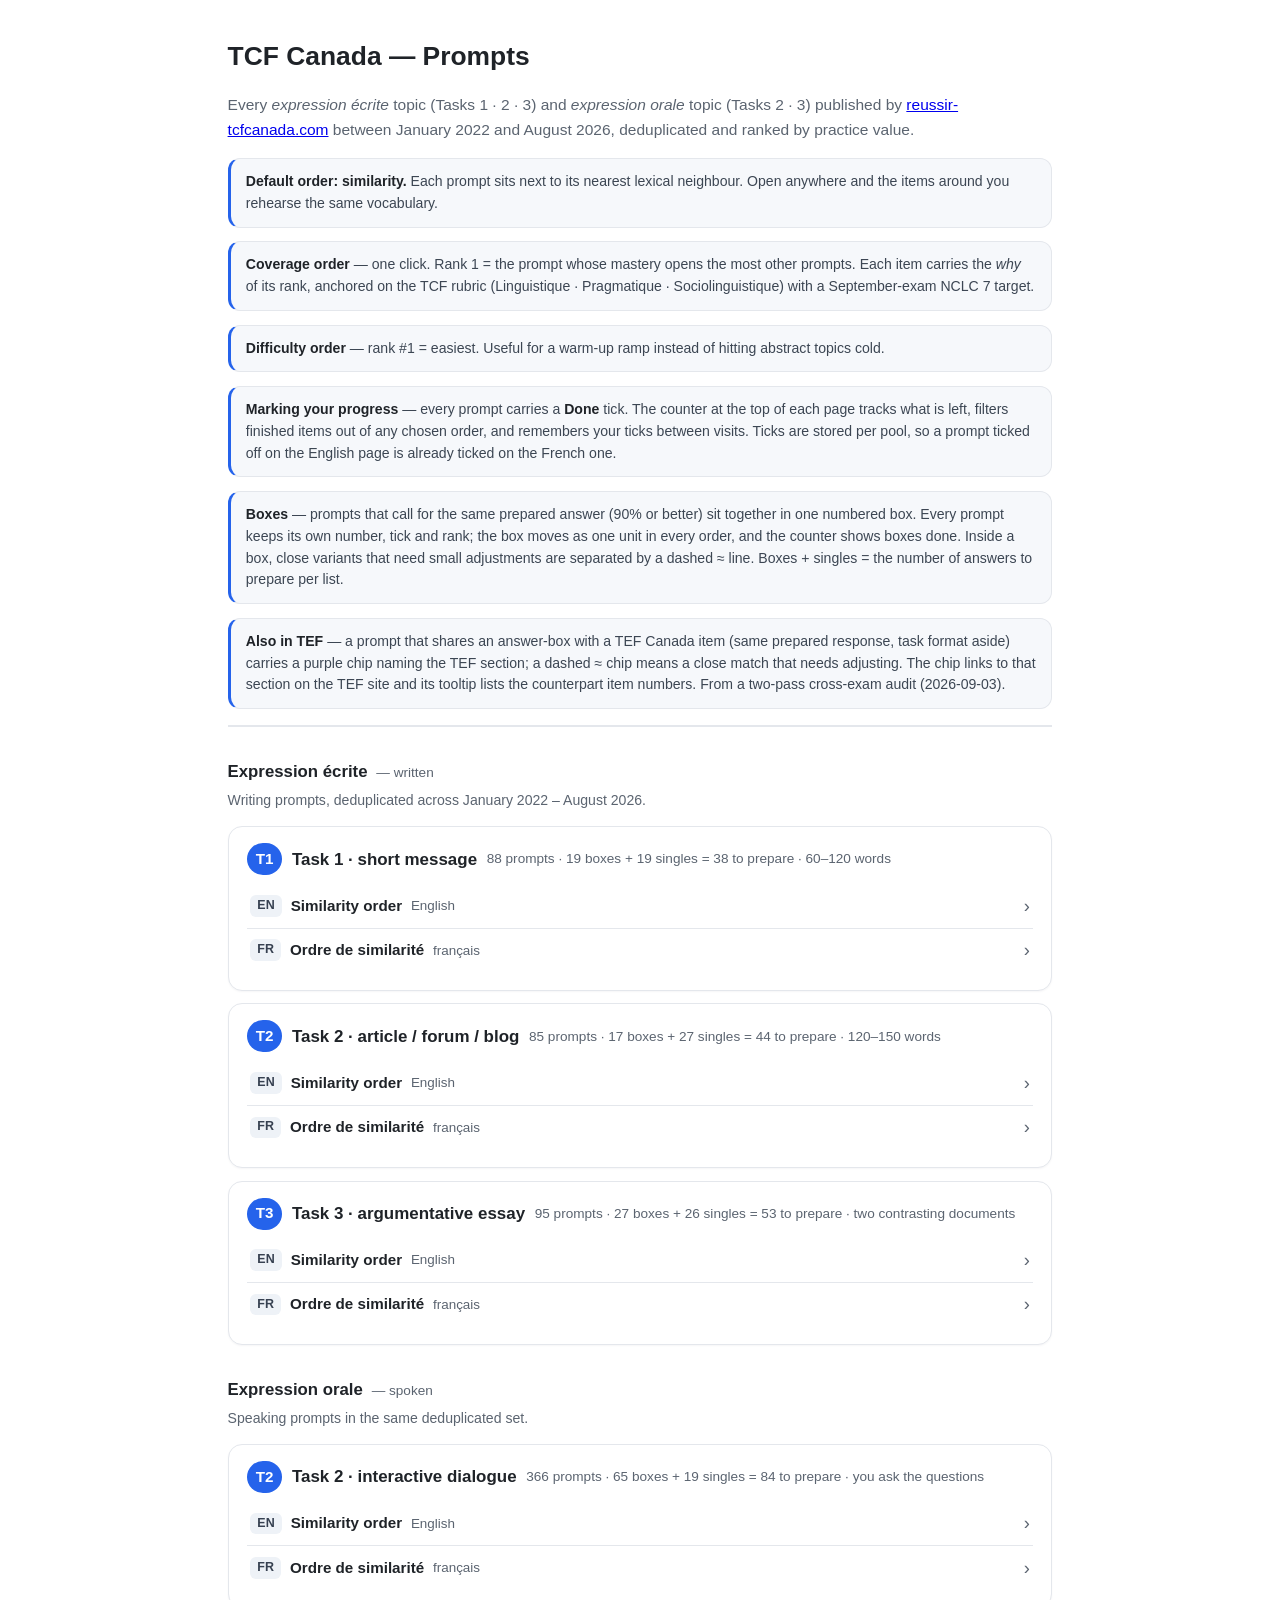
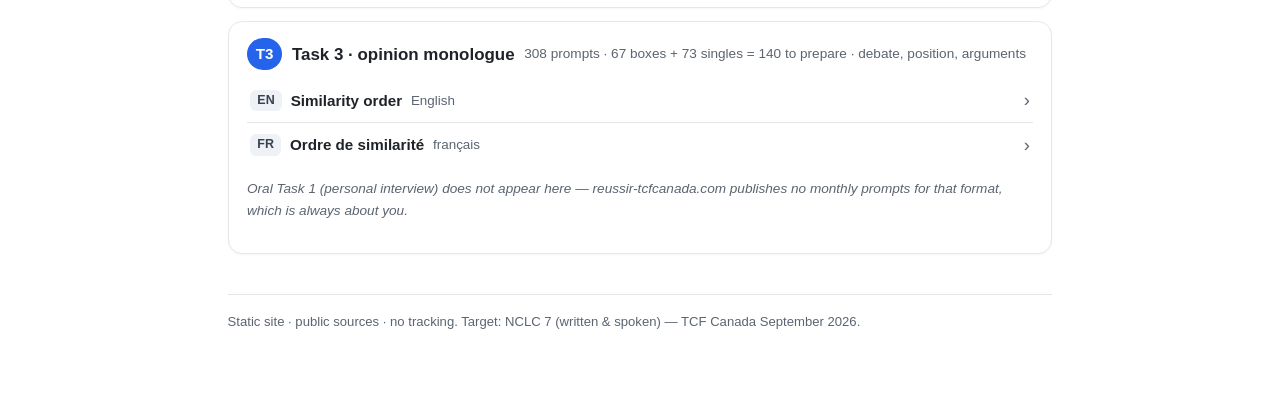
==== commit cc49d140: "Cross-exam chips: "Aussi au TEF / Also in TEF · <section>" on every matched prompt - tcf-xref.js (ne" ====
--- a/index.html
+++ b/index.html
@@ -95,6 +95,12 @@
     order, and the counter shows boxes done. Inside a box, close variants that need small adjustments
     are separated by a dashed ≈ line. Boxes + singles = the number of answers to prepare per list.
   </div>
+  <div class="callout" id="callout-xref">
+    <b>Also in TEF</b> — a prompt that shares an answer-box with a TEF Canada item (same prepared
+    response, task format aside) carries a purple chip naming the TEF section; a dashed ≈ chip means a
+    close match that needs adjusting. The chip links to that section on the TEF site and its tooltip
+    lists the counterpart item numbers. From a two-pass cross-exam audit (2026-09-03).
+  </div>
 </header>
 
 <h2 class="group">Expression écrite <span class="fr">— written</span></h2>
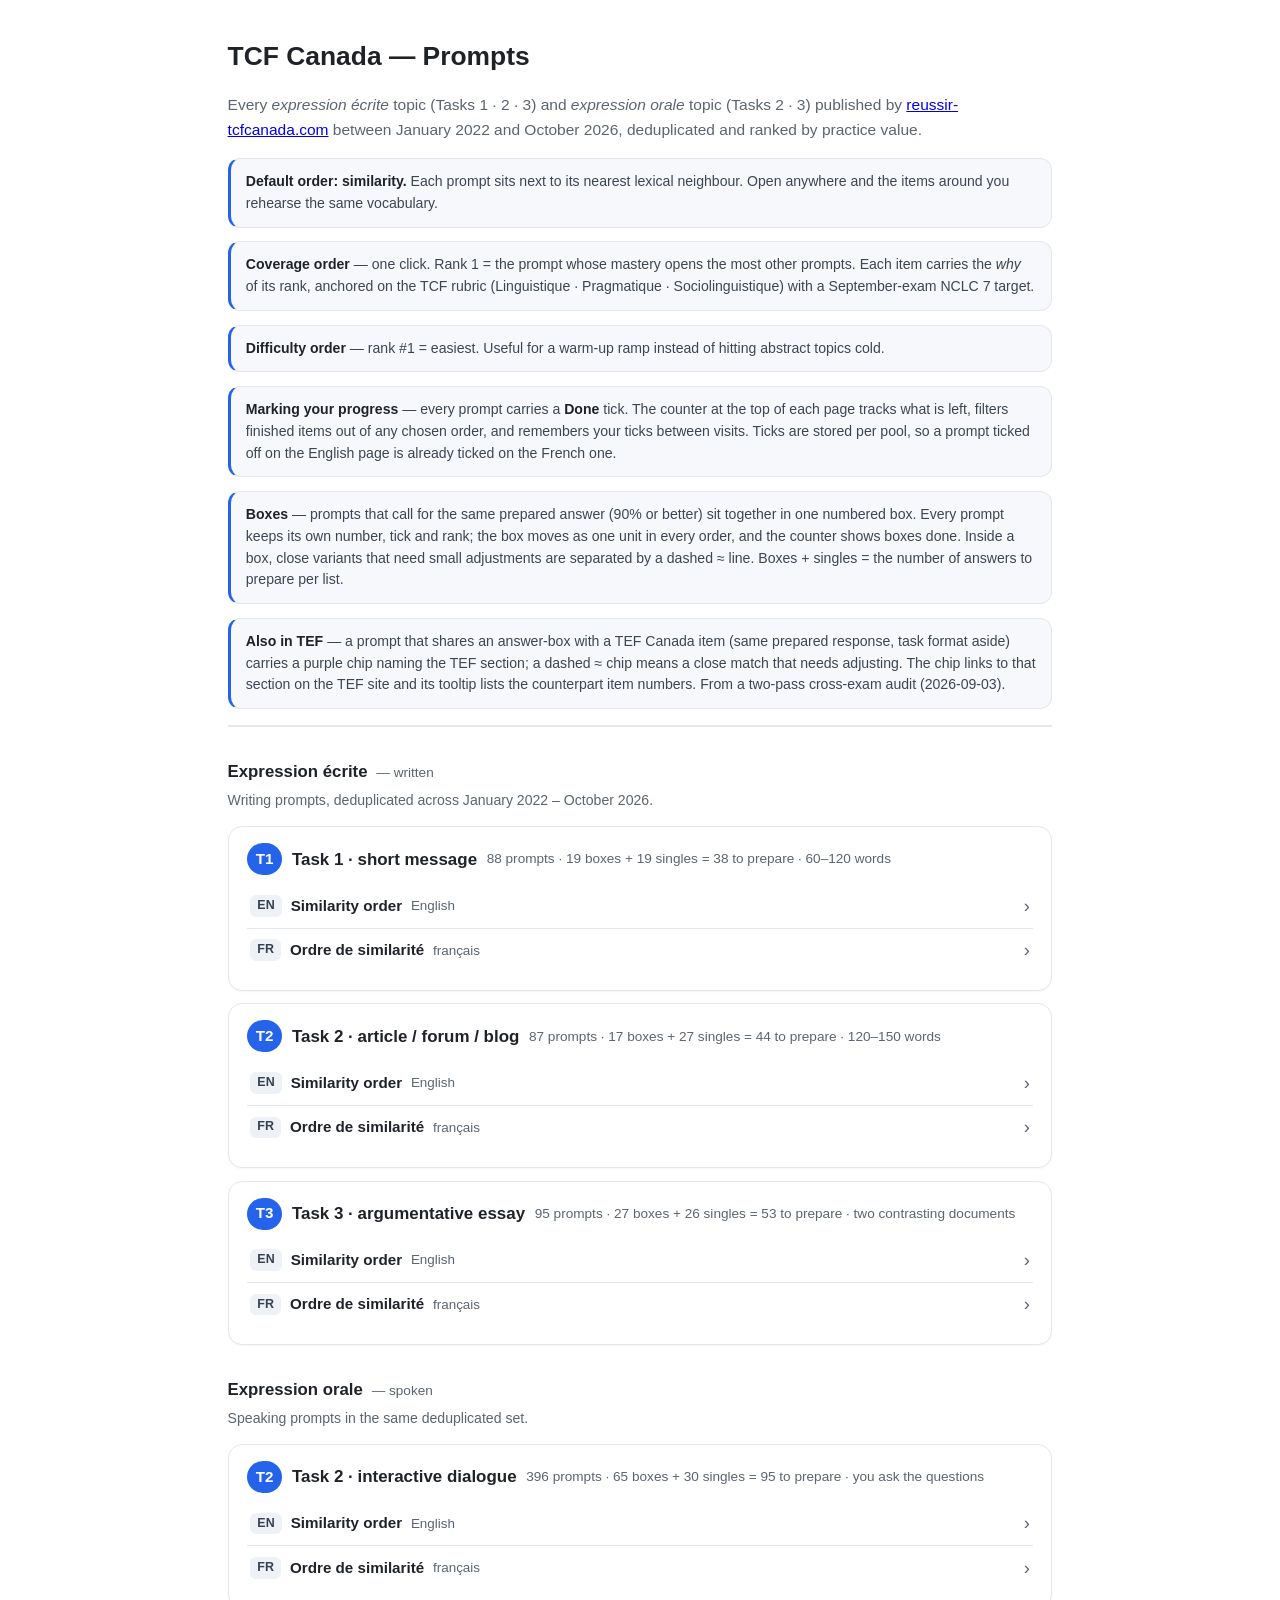
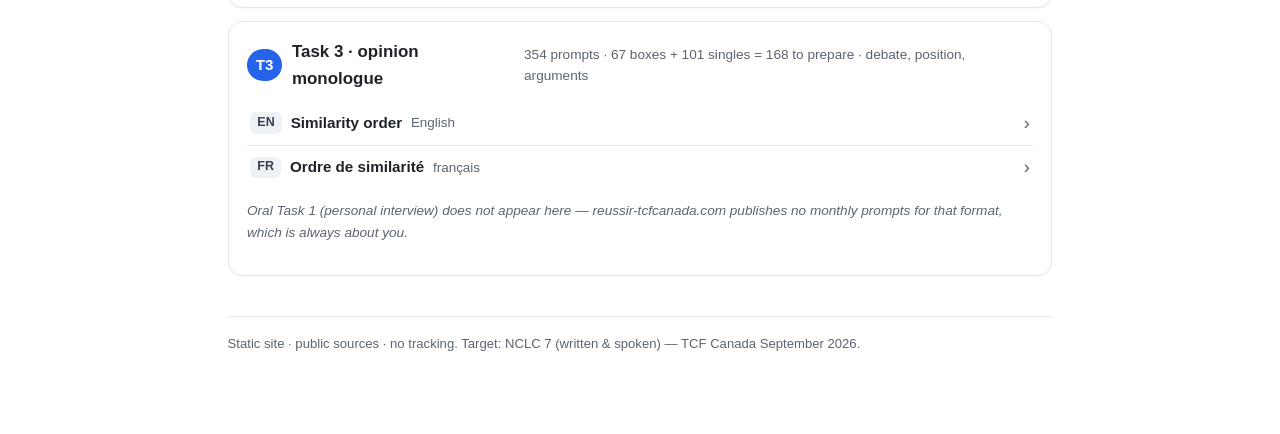
==== commit 45929530: "Add the source months 2026-09 and 2026-10 (append-only) 346 listings from reussir-tcfcanada.com's Se" ====
--- a/index.html
+++ b/index.html
@@ -67,7 +67,7 @@
   <h1>TCF Canada — Prompts</h1>
   <p class="lead">Every <em>expression écrite</em> topic (Tasks 1&nbsp;·&nbsp;2&nbsp;·&nbsp;3) and
   <em>expression orale</em> topic (Tasks 2&nbsp;·&nbsp;3) published by
-  <a href="https://reussir-tcfcanada.com/">reussir-tcfcanada.com</a> between January 2022 and August 2026,
+  <a href="https://reussir-tcfcanada.com/">reussir-tcfcanada.com</a> between January 2022 and October 2026,
   deduplicated and ranked by practice value.</p>
 
   <div class="callout">
@@ -104,7 +104,7 @@
 </header>
 
 <h2 class="group">Expression écrite <span class="fr">— written</span></h2>
-<p class="group-note">Writing prompts, deduplicated across January 2022 – August 2026.</p>
+<p class="group-note">Writing prompts, deduplicated across January 2022 – October 2026.</p>
 
 <section class="card">
   <div class="card-head"><span class="badge">T1</span><span class="name">Task 1 · short message</span><span class="hint">88 prompts · 19 boxes + 19 singles = 38 to prepare · 60–120 words</span></div>
@@ -115,7 +115,7 @@
 </section>
 
 <section class="card">
-  <div class="card-head"><span class="badge">T2</span><span class="name">Task 2 · article / forum / blog</span><span class="hint">85 prompts · 17 boxes + 27 singles = 44 to prepare · 120–150 words</span></div>
+  <div class="card-head"><span class="badge">T2</span><span class="name">Task 2 · article / forum / blog</span><span class="hint">87 prompts · 17 boxes + 27 singles = 44 to prepare · 120–150 words</span></div>
   <ul class="links">
     <li><a href="ee-t2-EN.html"><span class="lang">EN</span><span class="what">Similarity order</span><span class="hint">English</span></a></li>
     <li><a href="ee-t2.html"><span class="lang">FR</span><span class="what">Ordre de similarité</span><span class="hint">français</span></a></li>
@@ -134,7 +134,7 @@
 <p class="group-note">Speaking prompts in the same deduplicated set.</p>
 
 <section class="card">
-  <div class="card-head"><span class="badge">T2</span><span class="name">Task 2 · interactive dialogue</span><span class="hint">366 prompts · 65 boxes + 19 singles = 84 to prepare · you ask the questions</span></div>
+  <div class="card-head"><span class="badge">T2</span><span class="name">Task 2 · interactive dialogue</span><span class="hint">396 prompts · 65 boxes + 30 singles = 95 to prepare · you ask the questions</span></div>
   <ul class="links">
     <li><a href="eo-t2-EN.html"><span class="lang">EN</span><span class="what">Similarity order</span><span class="hint">English</span></a></li>
     <li><a href="eo-t2.html"><span class="lang">FR</span><span class="what">Ordre de similarité</span><span class="hint">français</span></a></li>
@@ -142,7 +142,7 @@
 </section>
 
 <section class="card">
-  <div class="card-head"><span class="badge">T3</span><span class="name">Task 3 · opinion monologue</span><span class="hint">308 prompts · 67 boxes + 73 singles = 140 to prepare · debate, position, arguments</span></div>
+  <div class="card-head"><span class="badge">T3</span><span class="name">Task 3 · opinion monologue</span><span class="hint">354 prompts · 67 boxes + 101 singles = 168 to prepare · debate, position, arguments</span></div>
   <ul class="links">
     <li><a href="eo-t3-EN.html"><span class="lang">EN</span><span class="what">Similarity order</span><span class="hint">English</span></a></li>
     <li><a href="eo-t3.html"><span class="lang">FR</span><span class="what">Ordre de similarité</span><span class="hint">français</span></a></li>
